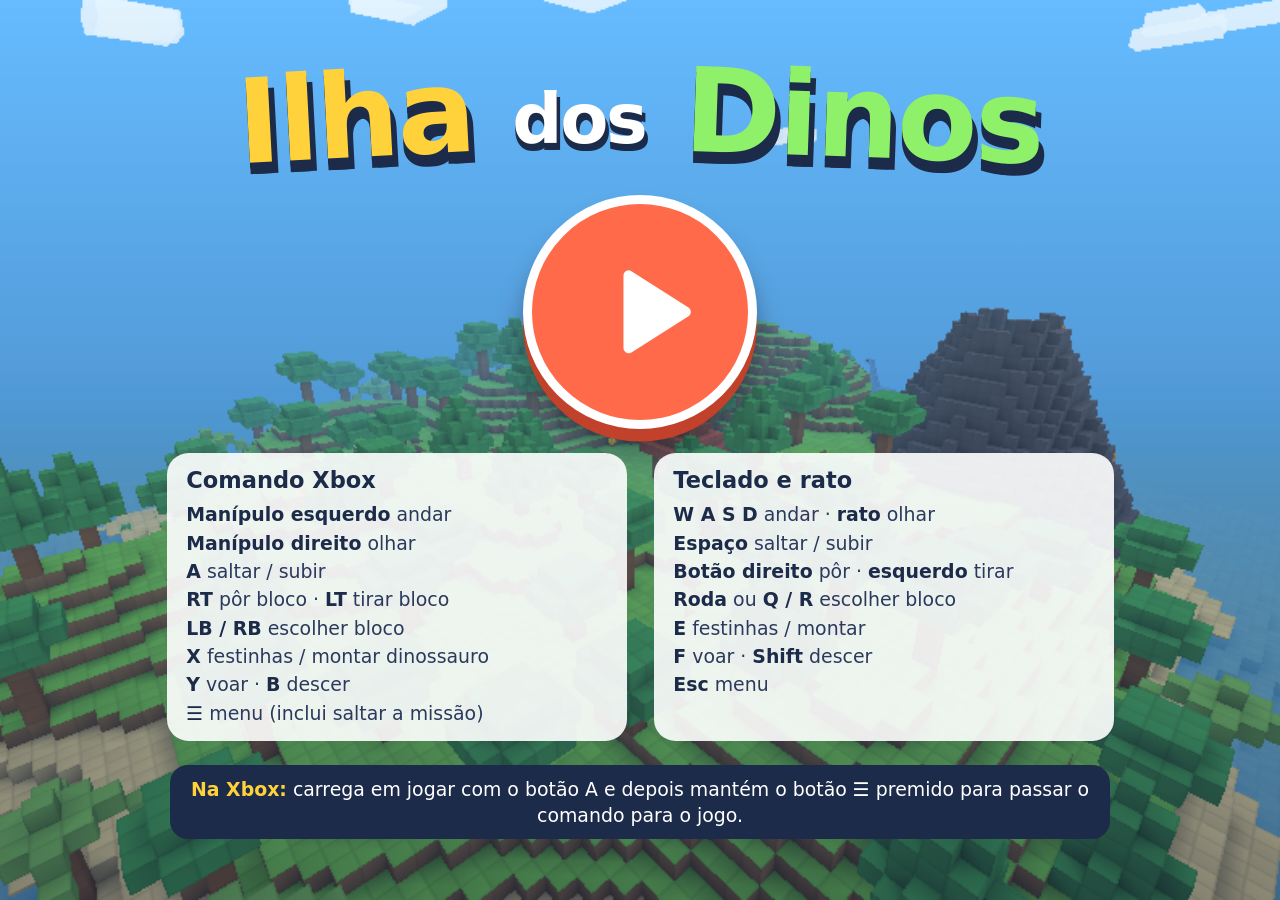
==== index.html @ 4e62553d "Ilha dos Dinos: jogo de blocos com dinossauros, níveis e missões Jogo web (HTML5 + WebGL, three.js r" ====
<!DOCTYPE html>
<html lang="pt">
<head>
<meta charset="utf-8">
<meta name="viewport" content="width=device-width, initial-scale=1, viewport-fit=cover, user-scalable=no">
<title>Ilha dos Dinos</title>
<link rel="icon" href="data:,">
<link rel="stylesheet" href="style.css">
</head>
<body>
<canvas id="game" tabindex="0"></canvas>
<div id="water" hidden></div>

<div id="hud" hidden>
  <div id="cross"></div>
  <div id="mission">
    <div id="lvl" aria-label="Nível"><span id="lvlnum">1</span></div>
    <img id="micon" alt="">
    <div id="mdots" class="dots"></div>
    <div id="compass" hidden><svg id="compassarrow" viewBox="0 0 32 32"><path d="M16 3 27 22h-7v7h-8v-7H5z" fill="#ffd23c" stroke="#fff" stroke-width="2" stroke-linejoin="round"/></svg></div>
  </div>
  <div id="flybadge" hidden>
    <svg viewBox="0 0 48 32" width="64" height="42"><path d="M4 24c0-6 5-10 10-9 1-7 8-11 14-8 5-3 13 1 12 8 4 1 5 9-2 9z" fill="#fff"/></svg>
  </div>
  <div id="hint" hidden><span id="hintkey">X</span><span id="hinticon"></span></div>
  <div id="triggers">
    <div class="trig"><span class="key" id="keyDig">LT</span>
      <svg viewBox="0 0 32 32" width="34" height="34"><rect x="5" y="9" width="18" height="18" rx="2" fill="none" stroke="#fff" stroke-width="3" stroke-dasharray="5 4"/><path d="M27 5 17 15M27 5v7M27 5h-7" stroke="#ffd23c" stroke-width="3.2" fill="none" stroke-linecap="round" transform="rotate(180 22 10)"/></svg>
    </div>
    <div class="trig"><span class="key" id="keyPlace">RT</span>
      <svg viewBox="0 0 32 32" width="34" height="34"><rect x="5" y="9" width="18" height="18" rx="2" fill="#ffd23c" stroke="#fff" stroke-width="3"/><path d="M26 2v10M21 7h10" stroke="#fff" stroke-width="3.2" stroke-linecap="round"/></svg>
    </div>
  </div>
  <div id="hotbar"></div>
  <div id="fps" hidden></div>
</div>

<div id="levelup" hidden><div class="burst"><span id="lunum">2</span></div></div>
<div id="unlock" hidden><div class="gift"><div id="unlockicons"></div></div></div>

<div id="xboxtip" hidden>
  <span class="menuglyph">&#9776;</span>
  <span>Mantém o botão ☰ premido para passar o comando para o jogo</span>
</div>

<div id="start">
  <div class="panel">
    <h1><span>Ilha</span> <span>dos</span> <span>Dinos</span></h1>
    <button id="play" type="button" aria-label="Jogar">
      <svg viewBox="0 0 100 100" width="110" height="110"><path d="M36 22 L80 50 L36 78 Z" fill="#fff" stroke="#fff" stroke-width="8" stroke-linejoin="round"/></svg>
    </button>
    <div class="legend">
      <div>
        <h2>Comando Xbox</h2>
        <ul>
          <li><b>Manípulo esquerdo</b> andar</li>
          <li><b>Manípulo direito</b> olhar</li>
          <li><b>A</b> saltar / subir</li>
          <li><b>RT</b> pôr bloco · <b>LT</b> tirar bloco</li>
          <li><b>LB / RB</b> escolher bloco</li>
          <li><b>X</b> festinhas / montar dinossauro</li>
          <li><b>Y</b> voar · <b>B</b> descer</li>
          <li><b>☰</b> menu (inclui saltar a missão)</li>
        </ul>
      </div>
      <div>
        <h2>Teclado e rato</h2>
        <ul>
          <li><b>W A S D</b> andar · <b>rato</b> olhar</li>
          <li><b>Espaço</b> saltar / subir</li>
          <li><b>Botão direito</b> pôr · <b>esquerdo</b> tirar</li>
          <li><b>Roda</b> ou <b>Q / R</b> escolher bloco</li>
          <li><b>E</b> festinhas / montar</li>
          <li><b>F</b> voar · <b>Shift</b> descer</li>
          <li><b>Esc</b> menu</li>
        </ul>
      </div>
    </div>
    <p class="xboxsteps"><b>Na Xbox:</b> carrega em jogar com o botão A e depois mantém o botão ☰ premido para passar o comando para o jogo.</p>
  </div>
</div>

<div id="pause" hidden>
  <div class="menu">
    <button type="button" data-act="resume" aria-label="Continuar">
      <svg viewBox="0 0 100 100"><path d="M38 26 L76 50 L38 74 Z" fill="#fff" stroke="#fff" stroke-width="8" stroke-linejoin="round"/></svg>
    </button>
    <button type="button" data-act="home" aria-label="Voltar à cabana">
      <svg viewBox="0 0 100 100"><path d="M50 20 L84 50 H74 V80 H58 V60 H42 V80 H26 V50 H16 Z" fill="#fff" stroke="#fff" stroke-width="5" stroke-linejoin="round"/></svg>
    </button>
    <button type="button" data-act="sound" aria-label="Som">
      <svg viewBox="0 0 100 100"><path d="M22 40 H36 L54 26 V74 L36 60 H22 Z" fill="#fff" stroke="#fff" stroke-width="5" stroke-linejoin="round"/><g id="soundwaves" fill="none" stroke="#fff" stroke-width="6" stroke-linecap="round"><path d="M64 38 Q72 50 64 62"/><path d="M73 30 Q87 50 73 70"/></g><path id="soundoff" d="M64 38 L82 62 M82 38 L64 62" stroke="#fff" stroke-width="7" stroke-linecap="round" hidden/></svg>
    </button>
    <button type="button" data-act="skip" aria-label="Saltar esta missão">
      <svg viewBox="0 0 100 100"><path d="M22 28 L50 50 L22 72 Z M50 28 L78 50 L50 72 Z" fill="#fff" stroke="#fff" stroke-width="6" stroke-linejoin="round"/><path d="M84 28 V72" stroke="#fff" stroke-width="9" stroke-linecap="round"/></svg>
    </button>
    <button type="button" data-act="new" class="danger" aria-label="Ilha nova (manter premido)">
      <svg viewBox="0 0 100 100"><path d="M18 66 Q50 30 82 66 Z" fill="#fff"/><path d="M10 70 H90" stroke="#fff" stroke-width="6" stroke-linecap="round"/><path d="M70 14 v20 M60 24 h20" stroke="#fff" stroke-width="6" stroke-linecap="round"/><circle class="ring" cx="50" cy="50" r="46" fill="none" stroke="#fff" stroke-width="6" stroke-dasharray="289" stroke-dashoffset="289" transform="rotate(-90 50 50)"/></svg>
    </button>
  </div>
</div>

<script src="vendor/three.min.js"></script>
<script src="js/world.js"></script>
<script src="js/render.js"></script>
<script src="js/physics.js"></script>
<script src="js/creatures.js"></script>
<script src="js/audio.js"></script>
<script src="js/input.js"></script>
<script src="js/ui.js"></script>
<script src="js/missions.js"></script>
<script src="js/game.js"></script>
</body>
</html>
---- style.css ----
/* Ilha dos Dinos — interface. Tudo por ícones no jogo; texto só no ecrã inicial (para os pais). */
:root {
  --sky: #8fd3ff;
  --navy: #1d2b4a;
  --sun: #ffd23c;
  --leaf: #3fae52;
  --coral: #ff6b4a;
  --cream: #fff6dc;
  --glass: rgba(29, 43, 74, 0.55);
  --slot: clamp(40px, 9.5vh, 96px);
  --safe-x: 5vw;
  --safe-y: 5vh;
  --font: ui-rounded, "Arial Rounded MT Bold", "Trebuchet MS", "Segoe UI", system-ui, sans-serif;
}
[hidden] { display: none !important; }
* { box-sizing: border-box; }
html, body { margin: 0; height: 100%; overflow: hidden; background: var(--sky); color: var(--navy); font-family: var(--font); -webkit-user-select: none; user-select: none; overscroll-behavior: none; touch-action: none; }
#game { position: fixed; inset: 0; width: 100%; height: 100%; display: block; outline: none; cursor: crosshair; }
body.playing #game { cursor: none; }

#water { position: fixed; inset: 0; background: rgba(40, 130, 230, 0.38); pointer-events: none; }

/* ---------- HUD ---------- */
#hud { position: fixed; inset: 0; pointer-events: none; }
#cross { position: absolute; left: 50%; top: 50%; width: 26px; height: 26px; margin: -13px 0 0 -13px; }
#cross::before, #cross::after { content: ""; position: absolute; background: #fff; border-radius: 3px; box-shadow: 0 0 0 2px rgba(29, 43, 74, 0.55); }
#cross::before { left: 11px; top: 0; width: 4px; height: 26px; }
#cross::after { left: 0; top: 11px; width: 26px; height: 4px; }
#hud.riding #cross, #hud.riding #triggers { display: none; }

#mission { position: absolute; left: var(--safe-x); top: var(--safe-y); display: flex; align-items: center; gap: 1.6vh; padding: 1.2vh 2.2vh 1.2vh 1.2vh; background: var(--glass); border-radius: 5vh; }
#lvl { display: grid; place-items: center; width: 8.6vh; height: 8.6vh; min-width: 44px; min-height: 44px; border-radius: 50%; background: var(--sun); border: 0.5vh solid #fff; color: var(--navy); font-weight: 900; font-size: 4.6vh; line-height: 1; }
#micon { width: 8.6vh; height: 8.6vh; min-width: 44px; min-height: 44px; object-fit: contain; }
#micon.baby { transform: scale(0.72); animation: wiggle 0.9s ease-in-out infinite; }
#micon.mum { animation: float 1.2s ease-in-out infinite; }
@keyframes wiggle { 25% { transform: scale(0.72) rotate(-9deg); } 75% { transform: scale(0.72) rotate(9deg); } }
#mdots.dots { display: flex; gap: 0.9vh; align-items: center; }
#mdots.dots i { display: block; width: 2.6vh; height: 2.6vh; min-width: 12px; min-height: 12px; border-radius: 50%; background: rgba(255, 255, 255, 0.2); border: 2px solid rgba(255, 255, 255, 0.55); }
#mdots.dots i.on { background: var(--sun); border-color: #fff; }
#mdots.dots i.pop { animation: pop 0.6s ease-out; }
#mdots.bar { width: 26vh; height: 2.8vh; border-radius: 2vh; background: rgba(255, 255, 255, 0.2); border: 2px solid rgba(255, 255, 255, 0.55); overflow: hidden; }
#mdots.bar b { display: block; height: 100%; background: var(--sun); transition: width 0.25s ease-out; }
@keyframes pop { 0% { transform: scale(0.4); } 50% { transform: scale(1.9); } 100% { transform: scale(1); } }
#compass { display: grid; place-items: center; width: 8.6vh; height: 8.6vh; min-width: 44px; min-height: 44px; border-radius: 50%; background: rgba(255, 255, 255, 0.18); border: 0.4vh solid #fff; animation: pulse2 1s ease-in-out infinite; }
#compass svg { width: 74%; height: 74%; transition: transform 0.12s linear; }
#compass.near { background: var(--leaf); }
@keyframes pulse2 { 50% { box-shadow: 0 0 0 1vh rgba(255, 210, 60, 0.35); } }

/* ---------- subida de nível e prémios ---------- */
#levelup, #unlock { position: fixed; inset: 0; display: grid; place-items: center; pointer-events: none; }
.burst { display: grid; place-items: center; width: 46vh; height: 46vh; background: var(--sun); color: var(--navy); font-weight: 900; font-size: 20vh; line-height: 1;
  clip-path: polygon(50% 0, 61% 17%, 79% 9%, 79% 29%, 98% 35%, 86% 50%, 98% 65%, 79% 71%, 79% 91%, 61% 83%, 50% 100%, 39% 83%, 21% 91%, 21% 71%, 2% 65%, 14% 50%, 2% 35%, 21% 29%, 21% 9%, 39% 17%); }
#levelup.go .burst { animation: lvl 2.9s ease-out both; }
@keyframes lvl { 0% { transform: scale(0) rotate(-40deg); opacity: 0; } 14% { transform: scale(1.15) rotate(6deg); opacity: 1; } 22% { transform: scale(1) rotate(0); } 82% { transform: scale(1) rotate(0); opacity: 1; } 100% { transform: scale(0.15); opacity: 0; } }
.gift { position: relative; display: grid; place-items: center; padding: 4vh 6vh; border-radius: 6vh; background: #fff; border: 1vh solid var(--sun); box-shadow: 0 2vh 5vh rgba(0, 0, 0, 0.35); }
#unlock.go .gift { animation: gift 3.4s ease-out both; }
@keyframes gift { 0% { transform: scale(0) rotate(12deg); } 10% { transform: scale(1.12) rotate(-3deg); } 16% { transform: scale(1) rotate(0); } 88% { transform: scale(1); opacity: 1; } 100% { transform: scale(0.3) translateY(60vh); opacity: 0; } }
#unlockicons { display: flex; gap: 2.4vh; flex-wrap: wrap; justify-content: center; max-width: 70vw; }
#unlockicons img { width: 17vh; height: 17vh; min-width: 56px; min-height: 56px; object-fit: contain; animation: bounce 0.9s ease-in-out infinite; }
#unlockicons img:nth-child(2n) { animation-delay: 0.2s; }

#flybadge { position: absolute; right: var(--safe-x); top: var(--safe-y); padding: 1vh 1.6vh 0.4vh; background: var(--glass); border-radius: 3vh; animation: float 1.6s ease-in-out infinite; }
@keyframes float { 50% { transform: translateY(-0.8vh); } }

#hint { position: absolute; left: var(--safe-x); bottom: var(--safe-y); display: flex; align-items: center; gap: 1.4vh; padding: 1.2vh 2.2vh; background: var(--glass); border-radius: 5vh; animation: float 1.2s ease-in-out infinite; }
#hintkey { display: grid; place-items: center; width: 6.4vh; height: 6.4vh; min-width: 34px; min-height: 34px; border-radius: 50%; background: #2f7fe8; color: #fff; font-weight: 800; font-size: 3.6vh; border: 3px solid #fff; }
#hinticon { display: grid; place-items: center; width: 6vh; height: 6vh; }
#hinticon svg { width: 100%; height: 100%; }

#triggers { position: absolute; right: var(--safe-x); bottom: var(--safe-y); display: flex; gap: 1.4vh; }
.trig { display: flex; align-items: center; gap: 0.8vh; padding: 0.8vh 1.4vh; background: var(--glass); border-radius: 2.4vh; }
.trig svg { width: 4.6vh; height: 4.6vh; min-width: 24px; min-height: 24px; }
.key { display: inline-grid; place-items: center; min-width: 4.6vh; height: 4.2vh; padding: 0 0.8vh; border-radius: 1vh; background: #fff; color: var(--navy); font-weight: 800; font-size: 2.2vh; }

#hotbar { position: absolute; left: 50%; bottom: var(--safe-y); transform: translateX(-50%); display: flex; align-items: flex-end; gap: 1vh; padding: 1.2vh 1.6vh; background: var(--glass); border-radius: 3.4vh; }
.slot { width: var(--slot); height: var(--slot); border-radius: 22%; background: rgba(255, 255, 255, 0.16); display: grid; place-items: center; transition: transform 0.12s ease-out; }
.slot img { width: 84%; height: 84%; image-rendering: auto; }
.slot.far { opacity: 0.55; transform: scale(0.72); }
.slot.mid { opacity: 0.85; transform: scale(0.86); }
.slot.sel { background: rgba(255, 255, 255, 0.92); box-shadow: 0 0 0 0.6vh var(--sun), 0 1vh 2vh rgba(0, 0, 0, 0.3); transform: scale(1.22) translateY(-1.2vh); margin: 0 1.4vh; }

#fps { position: absolute; left: var(--safe-x); top: calc(var(--safe-y) + 9vh); font: 700 2.2vh/1.2 monospace; color: #fff; background: var(--glass); padding: 0.6vh 1vh; border-radius: 1vh; white-space: pre; }

#xboxtip { position: fixed; left: 50%; top: 14%; transform: translateX(-50%); display: flex; align-items: center; gap: 2vh; max-width: 80vw; padding: 2vh 3vh; background: var(--navy); color: #fff; font-size: 3vh; font-weight: 700; border-radius: 3vh; border: 0.5vh solid var(--sun); pointer-events: none; }
.menuglyph { display: grid; place-items: center; width: 8vh; height: 8vh; flex: none; border-radius: 50%; background: #fff; color: var(--navy); font-size: 4.6vh; animation: pulse 1s ease-in-out infinite; }
@keyframes pulse { 50% { transform: scale(1.18); background: var(--sun); } }

/* ---------- ecrã inicial ---------- */
#start { position: fixed; inset: 0; display: grid; place-items: center; padding: var(--safe-y) var(--safe-x); background: linear-gradient(rgba(143, 211, 255, 0.25), rgba(29, 43, 74, 0.5)); overflow: auto; }
.panel { display: flex; flex-direction: column; align-items: center; gap: 2.6vh; max-width: 1100px; width: 100%; }
h1 { margin: 0; font-size: clamp(40px, 13vh, 140px); line-height: 0.95; font-weight: 900; letter-spacing: -0.02em; text-align: center; color: #fff; text-wrap: balance; }
h1 span { display: inline-block; text-shadow: 0 0.05em 0 var(--navy), 0.05em 0.1em 0 var(--navy), 0 0.1em 0 var(--navy); }
h1 span:nth-child(1) { color: var(--sun); transform: rotate(-3deg); }
h1 span:nth-child(2) { color: #fff; font-size: 0.6em; transform: translateY(-0.2em); }
h1 span:nth-child(3) { color: #8ff06a; transform: rotate(2deg); }

#play { width: clamp(120px, 26vh, 240px); height: clamp(120px, 26vh, 240px); border-radius: 50%; border: 1vh solid #fff; background: var(--coral); display: grid; place-items: center; cursor: pointer; box-shadow: 0 1.4vh 0 #c2412a, 0 2.6vh 3vh rgba(0, 0, 0, 0.35); animation: bounce 1.4s ease-in-out infinite; padding: 0; }
#play svg { width: 60%; height: 60%; margin-left: 6%; }
#play:hover, #play:focus-visible { background: #ff8a4a; outline: 0.8vh solid var(--sun); outline-offset: 0.6vh; }
#play:active { transform: translateY(1vh); box-shadow: 0 0.4vh 0 #c2412a; animation: none; }
@keyframes bounce { 50% { transform: translateY(-1.2vh) scale(1.04); } }

.legend { display: flex; flex-wrap: wrap; justify-content: center; gap: 2vh 3vh; width: 100%; }
.legend > div { flex: 1 1 280px; max-width: 460px; min-width: 0; background: rgba(255, 255, 255, 0.9); border-radius: 2.4vh; padding: 1.6vh 2.2vh; }
.legend h2 { margin: 0 0 0.8vh; font-size: clamp(14px, 2.5vh, 24px); color: var(--navy); }
.legend ul { margin: 0; padding: 0; list-style: none; font-size: clamp(12px, 2.1vh, 20px); line-height: 1.5; color: #2b3a5c; font-family: "Segoe UI", system-ui, sans-serif; }
.legend b { color: var(--navy); }
.xboxsteps { margin: 0; padding: 1.2vh 2.2vh; background: var(--navy); color: #fff; border-radius: 2vh; font-size: clamp(12px, 2.1vh, 20px); line-height: 1.4; text-align: center; font-family: "Segoe UI", system-ui, sans-serif; max-width: 940px; }
.xboxsteps b { color: var(--sun); }

/* ---------- menu de pausa ---------- */
#pause { position: fixed; inset: 0; display: grid; place-items: center; background: rgba(29, 43, 74, 0.6); }
.menu { display: flex; flex-wrap: wrap; justify-content: center; gap: 3.4vh; padding: 0 var(--safe-x); }
.menu button { width: clamp(72px, 20vh, 190px); height: clamp(72px, 20vh, 190px); border-radius: 26%; border: 0.8vh solid #fff; background: var(--leaf); padding: 0; cursor: pointer; box-shadow: 0 1.2vh 0 rgba(0, 0, 0, 0.3); transition: transform 0.1s ease-out; }
.menu button svg { width: 78%; height: 78%; }
.menu button[data-act="home"] { background: #2f7fe8; }
.menu button[data-act="sound"] { background: #a45ce8; }
.menu button[data-act="skip"] { background: #ff9838; }
.menu button.danger { background: #8b93a8; }
.menu button.sel, .menu button:hover, .menu button:focus-visible { transform: scale(1.14); outline: 1vh solid var(--sun); outline-offset: 0.6vh; }
.menu button.off { background: #8b93a8; }

@media (max-aspect-ratio: 16/10), (max-width: 1100px) {
  #triggers { bottom: calc(var(--safe-y) + var(--slot) + 5.5vh); }
  #hint { bottom: calc(var(--safe-y) + var(--slot) + 5.5vh); }
}
@media (prefers-reduced-motion: reduce) {
  #play, #flybadge, #hint, .menuglyph, #micon, #compass, #unlockicons img { animation: none; }
}
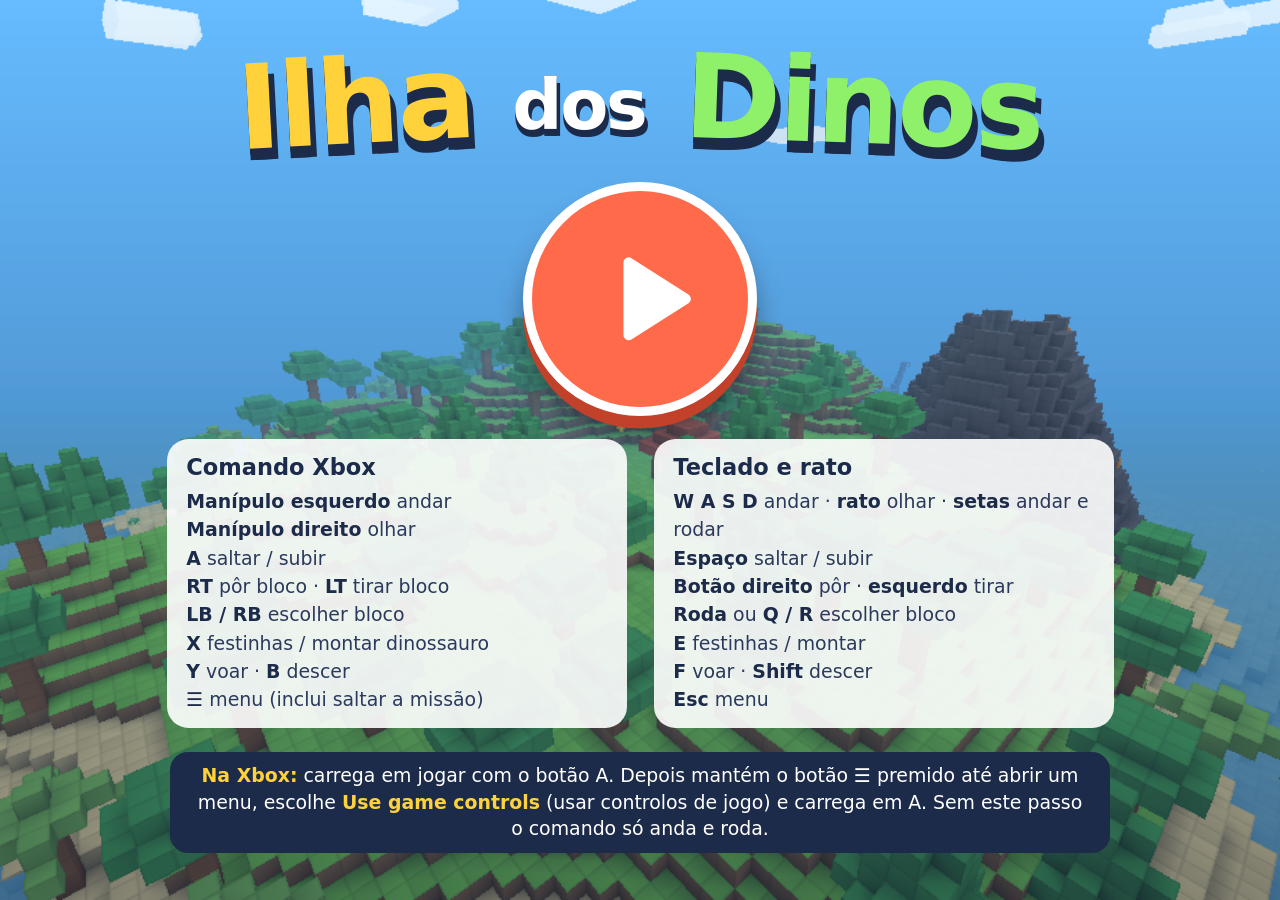
==== commit 94c6e10a: "Comando na Xbox: andar com setas, teclas de comando e diagnóstico No Edge da Xbox em modo de navegaç" ====
--- a/index.html
+++ b/index.html
@@ -40,7 +40,7 @@
 
 <div id="xboxtip" hidden>
   <span class="menuglyph">&#9776;</span>
-  <span>Mantém o botão ☰ premido para passar o comando para o jogo</span>
+  <span>Mantém ☰ premido até abrir um menu, escolhe <b>Use game controls</b> (usar controlos de jogo) e carrega em A</span>
 </div>
 
 <div id="start">
@@ -66,7 +66,7 @@
       <div>
         <h2>Teclado e rato</h2>
         <ul>
-          <li><b>W A S D</b> andar · <b>rato</b> olhar</li>
+          <li><b>W A S D</b> andar · <b>rato</b> olhar · <b>setas</b> andar e rodar</li>
           <li><b>Espaço</b> saltar / subir</li>
           <li><b>Botão direito</b> pôr · <b>esquerdo</b> tirar</li>
           <li><b>Roda</b> ou <b>Q / R</b> escolher bloco</li>
@@ -76,7 +76,7 @@
         </ul>
       </div>
     </div>
-    <p class="xboxsteps"><b>Na Xbox:</b> carrega em jogar com o botão A e depois mantém o botão ☰ premido para passar o comando para o jogo.</p>
+    <p class="xboxsteps"><b>Na Xbox:</b> carrega em jogar com o botão A. Depois mantém o botão ☰ premido até abrir um menu, escolhe <b>Use game controls</b> (usar controlos de jogo) e carrega em A. Sem este passo o comando só anda e roda.</p>
   </div>
 </div>
 
--- a/style.css
+++ b/style.css
@@ -81,7 +81,8 @@
 
 #fps { position: absolute; left: var(--safe-x); top: calc(var(--safe-y) + 9vh); font: 700 2.2vh/1.2 monospace; color: #fff; background: var(--glass); padding: 0.6vh 1vh; border-radius: 1vh; white-space: pre; }
 
-#xboxtip { position: fixed; left: 50%; top: 14%; transform: translateX(-50%); display: flex; align-items: center; gap: 2vh; max-width: 80vw; padding: 2vh 3vh; background: var(--navy); color: #fff; font-size: 3vh; font-weight: 700; border-radius: 3vh; border: 0.5vh solid var(--sun); pointer-events: none; }
+#xboxtip { position: fixed; left: 50%; top: 17%; transform: translateX(-50%); display: flex; align-items: center; gap: 2vh; max-width: 80vw; padding: 2vh 3vh; background: var(--navy); color: #fff; font-size: 2.7vh; font-weight: 700; line-height: 1.3; border-radius: 3vh; border: 0.5vh solid var(--sun); pointer-events: none; }
+#xboxtip b { color: var(--sun); }
 .menuglyph { display: grid; place-items: center; width: 8vh; height: 8vh; flex: none; border-radius: 50%; background: #fff; color: var(--navy); font-size: 4.6vh; animation: pulse 1s ease-in-out infinite; }
 @keyframes pulse { 50% { transform: scale(1.18); background: var(--sun); } }
 
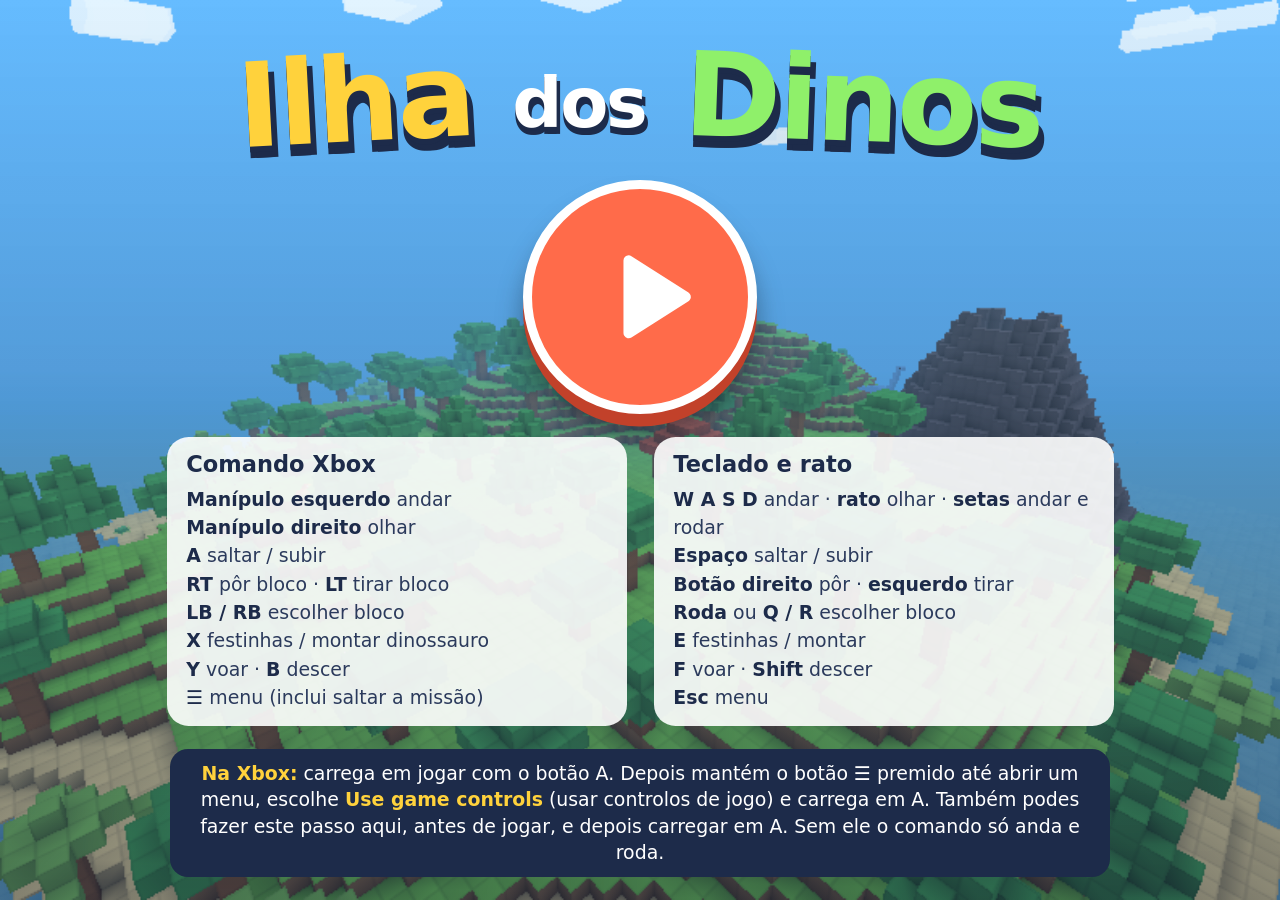
==== commit a1beeab2: "Xbox: não bloquear o menu de contexto do browser nem a tecla Menu Manter ☰ premido no Edge da Xbox p" ====
--- a/index.html
+++ b/index.html
@@ -76,7 +76,7 @@
         </ul>
       </div>
     </div>
-    <p class="xboxsteps"><b>Na Xbox:</b> carrega em jogar com o botão A. Depois mantém o botão ☰ premido até abrir um menu, escolhe <b>Use game controls</b> (usar controlos de jogo) e carrega em A. Sem este passo o comando só anda e roda.</p>
+    <p class="xboxsteps"><b>Na Xbox:</b> carrega em jogar com o botão A. Depois mantém o botão ☰ premido até abrir um menu, escolhe <b>Use game controls</b> (usar controlos de jogo) e carrega em A. Também podes fazer este passo aqui, antes de jogar, e depois carregar em A. Sem ele o comando só anda e roda.</p>
   </div>
 </div>
 
